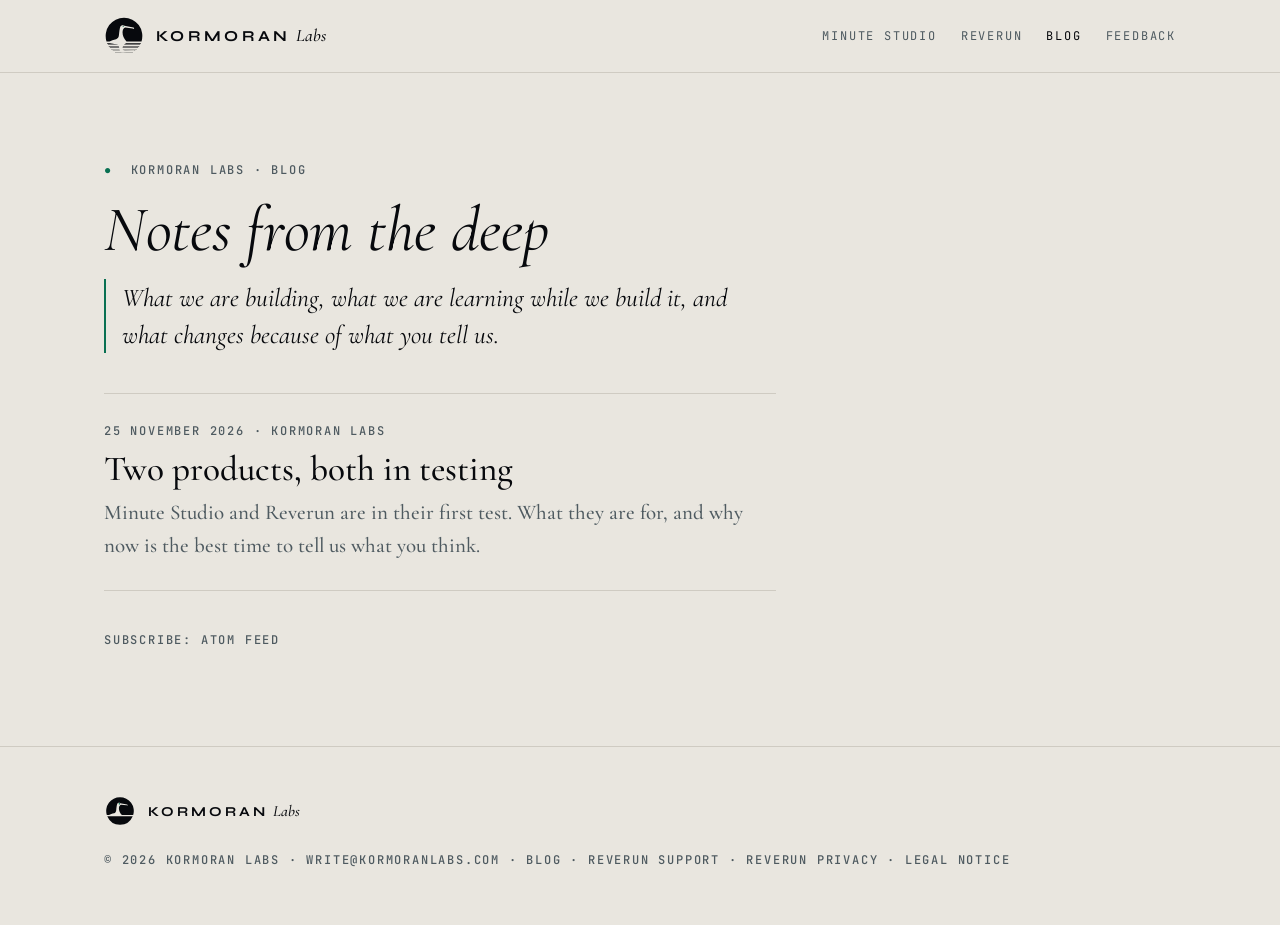
==== blog/index.html @ 8387cabb "Add a blog: index, first post and Atom feed The blog lives under /blog/: a list of posts, one folder" ====
<!doctype html>
<html lang="en">
<head>
<meta charset="utf-8">
<meta name="viewport" content="width=device-width, initial-scale=1">
<title>Blog</title>
<meta name="description" content="Notes from Kormoran Labs: what we build, what we learn while building it, and what changes because of your feedback.">
<meta name="theme-color" content="#07090D" media="(prefers-color-scheme: dark)">
<meta name="theme-color" content="#E9E6DF" media="(prefers-color-scheme: light)">
<link rel="canonical" href="https://www.kormoranlabs.com/blog/">
<link rel="alternate" type="application/atom+xml" title="Kormoran Labs blog" href="/blog/feed.xml">
<link rel="icon" href="/favicon.svg" type="image/svg+xml">
<link rel="icon" href="/favicon.ico" sizes="any">
<link rel="apple-touch-icon" href="/apple-touch-icon-180.png">
<meta property="og:type" content="website">
<meta property="og:title" content="Kormoran Labs: Blog">
<meta property="og:description" content="Notes from Kormoran Labs: what we build, what we learn while building it, and what changes because of your feedback.">
<meta property="og:url" content="https://www.kormoranlabs.com/blog/">
<meta property="og:image" content="https://www.kormoranlabs.com/assets/og.png">
<meta name="twitter:card" content="summary_large_image">
<link rel="preload" href="/assets/fonts/cormorant-garamond-italic.woff2" as="font" type="font/woff2" crossorigin>
<link rel="preload" href="/assets/fonts/cormorant-garamond.woff2" as="font" type="font/woff2" crossorigin>
<link rel="stylesheet" href="/assets/site.css">
</head>
<body>

<svg width="0" height="0" style="position:absolute" aria-hidden="true">
  <defs>
    <clipPath id="kl-water" clipPathUnits="userSpaceOnUse"><path clip-rule="evenodd" d="M0 127 H200 V200 H0 Z M 30 132.4 C 38 134.8 50 137.8 62 139 C 70 140.2 75 144.4 76 151.6 C 77 158.8 79 168.4 82 174.4 C 85 178.6 95 181 102 177.4 L 145 172.6 C 149 172 150 169.3 147 168.1 C 146 169.24 144 169.9 141 169.9 L 106 172.3 C 99 170.8 93 166 93 158.8 C 93 149.2 99 140.8 112 132.4 Z"/></clipPath>
    <symbol id="kl-mark" viewBox="4 4 192 192">
      <path style="fill:var(--moon)" d="M184.071 126 A88 88 0 1 0 15.929 126 L30 126 C 38 122 50 117 62 115 C 70 113 75 106 76 94 C 77 82 79 66 82 56 C 85 49 95 45 102 51 L 145 59 C 149 60 150 64.5 147 66.5 C 146 64.6 144 63.5 141 63.5 L 106 59.5 C 99 62 93 70 93 82 C 93 98 99 112 112 126 L184.071 126 Z"/>
      <path style="fill:var(--moon)" clip-path="url(#kl-water)" d="M18.544 133.3 L181.456 133.3 A88 88 0 0 1 179.982 136.7 L20.018 136.7 A88 88 0 0 1 18.544 133.3 Z M21.874 140.5 L178.126 140.5 A88 88 0 0 1 176.497 143.5 L23.503 143.5 A88 88 0 0 1 21.874 140.5 Z M26.049 147.7 L173.951 147.7 A88 88 0 0 1 172.207 150.3 L27.793 150.3 A88 88 0 0 1 26.049 147.7 Z M31.225 154.9 L168.775 154.9 A88 88 0 0 1 166.96 157.1 L33.04 157.1 A88 88 0 0 1 31.225 154.9 Z M37.6 162.05 L162.4 162.05 A88 88 0 0 1 160.452 163.95 L39.548 163.95 A88 88 0 0 1 37.6 162.05 Z M45.637 169.2 L154.363 169.2 A88 88 0 0 1 152.262 170.8 L47.738 170.8 A88 88 0 0 1 45.637 169.2 Z M56.243 176.35 L143.757 176.35 A88 88 0 0 1 141.406 177.65 L58.594 177.65 A88 88 0 0 1 56.243 176.35 Z M72.22 183.5 L127.78 183.5 A88 88 0 0 1 124.571 184.5 L75.429 184.5 A88 88 0 0 1 72.22 183.5 Z"/>
      <circle style="fill:var(--accent);fill-opacity:var(--eye-halo)" cx="96" cy="54.5" r="5.5"/>
      <circle style="fill:var(--accent)" cx="96" cy="54.5" r="2.8"/>
    </symbol>
    <!-- Under 40 px: the simplified mark, no scanlines. -->
    <symbol id="kl-mark-small" viewBox="-2 -2 204 204">
      <path style="fill:var(--moon)" d="M184.071 126 A88 88 0 1 0 15.929 126 L30 126 C 38 122 50 117 62 115 C 70 113 75 106 76 94 C 77 82 79 66 82 56 C 85 49 95 45 102 51 L 145 59 C 149 60 150 64.5 147 66.5 C 146 64.6 144 63.5 141 63.5 L 106 59.5 C 99 62 93 70 93 82 C 93 98 99 112 112 126 L184.071 126 Z"/>
      <path style="fill:var(--moon)" d="M18.834 134 A88 88 0 0 0 181.166 134 Z"/>
      <circle style="fill:var(--accent)" cx="96" cy="54.5" r="5"/>
    </symbol>
  </defs>
</svg>

<header class="top">
  <div class="wrap">
    <a class="brand" href="/" aria-label="Kormoran Labs, home">
      <svg class="mark" aria-hidden="true"><use href="#kl-mark"/></svg>
      <span class="wordmark"><span class="k">Kormoran</span><span class="l">Labs</span></span>
    </a>
    <nav aria-label="Main">
      <a href="/#minute-studio">Minute Studio</a>
      <a href="/#reverun">Reverun</a>
      <a href="/blog/" aria-current="page">Blog</a>
      <a href="/#feedback">Feedback</a>
    </nav>
  </div>
</header>

<main class="blog">
  <div class="wrap">
    <p class="label"><span class="eye">&#9679;</span>&nbsp; Kormoran Labs &middot; Blog</p>
    <h1>Notes from the deep</h1>
    <p class="summary">What we are building, what we are learning while we build it, and what changes because of what you tell us.</p>

    <ol class="posts" reversed>
      <!-- Newest first. A new post: copy a post's folder, then add its entry here and in feed.xml. -->
      <li>
        <article>
          <p class="label"><time datetime="2026-11-25">25 November 2026</time> &middot; Kormoran Labs</p>
          <h2><a href="/blog/both-products-in-testing/">Two products, both in testing</a></h2>
          <p>Minute Studio and Reverun are in their first test. What they are for, and why now is the best time to tell us what you think.</p>
        </article>
      </li>
    </ol>

    <p class="feed label"><a href="/blog/feed.xml">Subscribe: Atom feed</a></p>
  </div>
</main>

<footer>
  <div class="wrap">
    <a class="brand" href="/" aria-label="Kormoran Labs, home">
      <svg class="mark" aria-hidden="true"><use href="#kl-mark-small"/></svg>
      <span class="wordmark"><span class="k">Kormoran</span><span class="l">Labs</span></span>
    </a>
    <p class="label">&copy; 2026 Kormoran Labs &middot; <a href="mailto:write@kormoranlabs.com">write@kormoranlabs.com</a> &middot; <a href="/blog/">Blog</a> &middot; <a href="/reverun/support/">Reverun support</a> &middot; <a href="/reverun/privacy/">Reverun privacy</a> &middot; <a href="/legal/">Legal notice</a></p>
  </div>
</footer>
</body>
</html>
---- assets/site.css ----
/* Kormoran Labs: the shared stylesheet of every page. */
/* Fonts are served from this site (SIL Open Font License, Latin subset), never from Google. */
@font-face { font-family: "Cormorant Garamond"; font-style: normal; font-weight: 300 700; font-display: swap; src: url(fonts/cormorant-garamond.woff2) format("woff2"); }
@font-face { font-family: "Cormorant Garamond"; font-style: italic; font-weight: 300 700; font-display: swap; src: url(fonts/cormorant-garamond-italic.woff2) format("woff2"); }
@font-face { font-family: "JetBrains Mono"; font-style: normal; font-weight: 100 800; font-display: swap; src: url(fonts/jetbrains-mono.woff2) format("woff2"); }
@font-face { font-family: "Syne"; font-style: normal; font-weight: 400 800; font-display: swap; src: url(fonts/syne.woff2) format("woff2"); }

/* Kormoran Labs colours (logo pack v1). The eye is the only accent. */
:root {
  --abyss: #07090D;
  --deep-water: #0F171C;
  --tide: #2A3940;
  --mist: #8E9AA0;
  --slate: #4E5A60;
  --moonbone: #E9E6DF;
  --emerald: #3CF0B4;
  --emerald-deep: #097052;

  --ground: var(--abyss);
  --panel: var(--deep-water);
  --hairline: var(--tide);
  --text: var(--moonbone);
  --muted: var(--mist);
  --accent: var(--emerald);
  --moon: var(--moonbone);
  --eye-halo: 0.22;

  --sans: "Syne", system-ui, sans-serif;
  --serif: "Cormorant Garamond", Georgia, "Times New Roman", serif;
  --mono: "JetBrains Mono", ui-monospace, SFMono-Regular, Menlo, monospace;
  color-scheme: dark;
}
@media (prefers-color-scheme: light) {
  :root {
    --ground: var(--moonbone);
    --panel: #F3F1EC;
    --hairline: #CFCBC2;
    --text: var(--abyss);
    --muted: var(--slate);
    --accent: var(--emerald-deep);
    --moon: var(--abyss);
    --eye-halo: 0;
    color-scheme: light;
  }
}

*, *::before, *::after { box-sizing: border-box; }
html { -webkit-text-size-adjust: 100%; scroll-behavior: smooth; }
@media (prefers-reduced-motion: reduce) { html { scroll-behavior: auto; } }
body {
  margin: 0;
  background: var(--ground);
  color: var(--text);
  font-family: var(--serif);
  font-size: 1.3125rem;
  line-height: 1.55;
  text-rendering: optimizeLegibility;
  -webkit-font-smoothing: antialiased;
}
img, svg { display: block; max-width: 100%; }
a { color: inherit; }
:focus-visible { outline: 2px solid var(--accent); outline-offset: 4px; border-radius: 2px; }

.wrap { width: 100%; max-width: 70rem; margin: 0 auto; padding: 0 1.5rem; }
@media (max-width: 30rem) { .wrap { padding: 0 1rem; } }

/* Type roles */
.label {
  font-family: var(--mono);
  font-size: 0.75rem;
  font-weight: 500;
  letter-spacing: 0.15em;
  text-transform: uppercase;
  color: var(--muted);
  margin: 0;
}
.label .eye { color: var(--accent); }
.wordmark { display: inline-flex; align-items: baseline; gap: 0.35em; white-space: nowrap; text-decoration: none; }
.wordmark .k { font-family: var(--sans); font-weight: 700; letter-spacing: 0.22em; text-transform: uppercase; }
.wordmark .l { font-family: var(--serif); font-style: italic; font-weight: 500; font-size: 1.15em; }

/* The mark: one ink that follows the scheme, the eye in emerald. */
/* Set inline on the symbol's shapes (selectors don't reach inside <use>); custom properties inherit. */

/* Header */
.top { border-bottom: 1px solid var(--hairline); }
.top .wrap { display: flex; align-items: center; justify-content: space-between; gap: 1rem; min-height: 4.5rem; }
.brand { display: flex; align-items: center; gap: 0.75rem; text-decoration: none; }
.brand .mark { width: 2.5rem; height: 2.5rem; }
.brand .wordmark { font-size: 0.95rem; }
.top nav { display: flex; gap: 1.5rem; }
.top nav a {
  font-family: var(--mono); font-size: 0.75rem; letter-spacing: 0.15em; text-transform: uppercase;
  color: var(--muted); text-decoration: none; padding: 0.5rem 0;
}
.top nav a:hover { color: var(--text); }
.top nav a[aria-current="page"] { color: var(--text); }
@media (max-width: 40rem) {
  .brand .wordmark { display: none; }
  .top nav { gap: 1rem; }
  .top nav a { font-size: 0.7rem; letter-spacing: 0.1em; white-space: nowrap; }
}
/* The narrowest phones: four links in two tidy rows rather than a word broken in two. */
@media (max-width: 26rem) {
  .top nav { flex-wrap: wrap; justify-content: flex-end; column-gap: 1rem; row-gap: 0; }
  .top nav a { padding: 0.3rem 0; }
}

/* Hero */
.hero { padding: clamp(3.5rem, 10vw, 7.5rem) 0 clamp(3.5rem, 9vw, 6.5rem); }
.hero .wrap { display: grid; grid-template-columns: minmax(0, 1.4fr) minmax(0, 0.6fr); gap: clamp(2rem, 5vw, 4rem); align-items: center; }
.hero h1 {
  font-family: var(--serif); font-style: italic; font-weight: 400;
  font-size: clamp(2.9rem, 7.4vw, 5.75rem); line-height: 1.02; letter-spacing: -0.015em;
  margin: 1.25rem 0 1.25rem;
}
.hero h1 span { display: block; }
.hero .tagline {
  font-family: var(--serif); font-style: italic; font-weight: 400;
  font-size: clamp(1.45rem, 2.6vw, 1.9rem); line-height: 1.3; margin: 0 0 1.5rem;
  padding-left: 1rem; border-left: 2px solid var(--accent);
}
.hero .lede { color: var(--muted); font-weight: 500; max-width: 30rem; margin: 0; }
.hero .mark { width: 100%; max-width: 24rem; justify-self: end; }
@media (max-width: 48rem) {
  .hero .wrap { grid-template-columns: 1fr; }
  .hero .mark { order: -1; max-width: 13rem; justify-self: start; }
}

/* The water: thinning hairlines, the mark's reflection used as a divider. */
.water { display: grid; gap: 7px; padding: 0.25rem 0; }
.water span { display: block; height: 1px; background: var(--hairline); margin: 0 auto; }
.water span:nth-child(1) { width: 100%; }
.water span:nth-child(2) { width: 82%; }
.water span:nth-child(3) { width: 60%; }
.water span:nth-child(4) { width: 34%; }

/* Products */
.product { padding: clamp(4rem, 9vw, 6.5rem) 0; scroll-margin-top: 1rem; }
.product-head { display: grid; grid-template-columns: auto 1fr; gap: 1.5rem 2rem; align-items: center; margin-bottom: 2.5rem; }
.product-icon { width: 5.5rem; height: 5.5rem; border-radius: 1.35rem; border: 1px solid var(--hairline); }
.product h2 {
  font-family: var(--serif); font-weight: 500; font-size: clamp(2.4rem, 5vw, 3.5rem); line-height: 1.05;
  margin: 0.4rem 0 0;
}
.product .claim {
  font-family: var(--serif); font-style: italic; font-weight: 400;
  font-size: clamp(1.6rem, 3.2vw, 2.15rem); line-height: 1.25; margin: 0 0 1.25rem; max-width: 42rem; text-wrap: balance;
}
.product .body { color: var(--muted); font-weight: 500; font-size: 1.4rem; max-width: 34rem; margin: 0 0 2.75rem; }
.product .body p { margin: 0 0 1em; }
.product .body p:last-child { margin-bottom: 0; }
@media (max-width: 30rem) {
  .product-head { grid-template-columns: 1fr; }
  .product-icon { width: 4.5rem; height: 4.5rem; border-radius: 1.1rem; }
}

.points { list-style: none; margin: 0 0 2.75rem; padding: 0; display: grid; grid-template-columns: repeat(3, minmax(0, 1fr)); gap: 1px; background: var(--hairline); border: 1px solid var(--hairline); }
.points li { background: var(--panel); padding: 1.5rem 1.5rem 1.75rem; }
.points .label { margin-bottom: 0.75rem; }
.points h3 { font-family: var(--serif); font-weight: 600; font-size: 1.45rem; line-height: 1.2; margin: 0 0 0.5rem; }
.points p:not(.label) { margin: 0; color: var(--muted); font-weight: 500; font-size: 1.2rem; line-height: 1.45; }
@media (max-width: 52rem) { .points { grid-template-columns: 1fr; } }

.flow { display: flex; flex-wrap: wrap; align-items: center; gap: 0.5rem 0.9rem; margin: 0 0 2.75rem; padding: 0; list-style: none; }
.flow li { font-family: var(--mono); font-size: 0.8rem; letter-spacing: 0.14em; text-transform: uppercase; }
.flow li:not(:last-child)::after { content: "\2192"; margin-left: 0.9rem; color: var(--muted); }
.flow li:last-child { color: var(--accent); }

.cta-row { display: flex; flex-wrap: wrap; align-items: center; gap: 1rem 1.75rem; }
.button {
  display: inline-flex; align-items: center; gap: 0.6rem; min-height: 3rem; padding: 0.75rem 1.4rem;
  font-family: var(--mono); font-size: 0.8rem; font-weight: 500; letter-spacing: 0.14em; text-transform: uppercase;
  text-decoration: none; color: var(--ground); background: var(--text); border-radius: 999px;
  transition: background-color .15s ease, color .15s ease;
}
.button:hover { background: var(--accent); color: var(--abyss); }
@media (prefers-color-scheme: light) { .button:hover { color: var(--moonbone); } }
.button .arrow { transition: transform .15s ease; }
.button:hover .arrow { transform: translateX(3px); }
.button.email { text-transform: none; letter-spacing: 0.04em; font-size: 0.9rem; }
.contact h2 { margin: 0.4rem 0 1rem; }
.note { font-style: italic; color: var(--muted); margin: 0; font-size: 1.15rem; }

/* Product screens, in a simple phone outline; a swipeable strip on narrow screens. */
.screens { list-style: none; margin: 0 0 3rem; padding: 0; display: grid; grid-template-columns: repeat(4, minmax(0, 1fr)); gap: clamp(1rem, 2.4vw, 2rem); }
.screens figure { margin: 0; }
.phone { padding: 0.4rem; border: 1px solid var(--hairline); border-radius: 2rem; background: var(--panel); }
.phone img { width: 100%; height: auto; aspect-ratio: 393 / 852; border-radius: 1.6rem; }
.screens figcaption { margin-top: 0.9rem; text-align: center; }
@media (max-width: 52rem) {
  .screens {
    display: flex; overflow-x: auto; scroll-snap-type: x mandatory; overscroll-behavior-x: contain;
    margin-left: -1.5rem; margin-right: -1.5rem; padding: 0 1.5rem 0.5rem; scroll-padding: 0 1.5rem;
    scrollbar-width: none;
  }
  .screens::-webkit-scrollbar { display: none; }
  .screens li { flex: 0 0 min(62%, 15rem); scroll-snap-align: start; }
}
@media (max-width: 30rem) {
  .screens { margin-left: -1rem; margin-right: -1rem; padding: 0 1rem 0.5rem; scroll-padding: 0 1rem; }
}

.facts { display: flex; flex-wrap: wrap; gap: 0.6rem; list-style: none; padding: 0; margin: 0 0 2.75rem; }
.facts li {
  font-family: var(--mono); font-size: 0.72rem; letter-spacing: 0.12em; text-transform: uppercase;
  border: 1px solid var(--hairline); border-radius: 999px; padding: 0.45rem 0.85rem; color: var(--muted);
}

/* Footer */
footer { border-top: 1px solid var(--hairline); padding: 3rem 0 3.5rem; }
footer .wrap { display: flex; flex-wrap: wrap; justify-content: space-between; align-items: center; gap: 1.5rem; }
footer .brand .mark { width: 2rem; height: 2rem; }
footer .brand .wordmark { display: inline-flex; font-size: 0.85rem; }
footer .label a { text-decoration: none; }
footer .label a:hover { color: var(--text); }

/* A quiet text link in mono, beside a note. */
.text-link {
  font-family: var(--mono); font-size: 0.75rem; letter-spacing: 0.14em; text-transform: uppercase;
  color: var(--muted); text-decoration: underline; text-decoration-color: var(--hairline); text-underline-offset: 0.35em;
}
.text-link:hover { color: var(--text); text-decoration-color: var(--accent); }

/* Legal pages: one readable column. */
.legal { padding: clamp(3rem, 8vw, 5.5rem) 0 clamp(4rem, 9vw, 6rem); }
.legal .wrap > * { max-width: 42rem; }
.legal h1 {
  font-family: var(--serif); font-style: italic; font-weight: 400;
  font-size: clamp(2.4rem, 6vw, 4rem); line-height: 1.05; margin: 1rem 0 1rem; text-wrap: balance;
}
.legal .updated { margin-bottom: 2.5rem; }
.legal .summary {
  font-style: italic; font-size: clamp(1.35rem, 2.4vw, 1.6rem); line-height: 1.45;
  padding-left: 1rem; border-left: 2px solid var(--accent); margin: 0 0 1rem;
}
.legal h2 {
  font-family: var(--serif); font-weight: 600; font-size: 1.6rem; line-height: 1.2;
  margin: 2.75rem 0 0.75rem; padding-top: 2rem; border-top: 1px solid var(--hairline);
}
.legal p { margin: 0 0 1em; }
.legal ul { margin: 0 0 1em; padding-left: 1.2em; }
.legal li { margin: 0 0 0.5em; }
.legal li::marker { color: var(--accent); }
.legal strong { font-weight: 600; }
.legal a { text-decoration-color: var(--accent); text-underline-offset: 0.2em; }
.legal a:hover { color: var(--accent); }
.legal h3 { font-family: var(--serif); font-weight: 600; font-size: 1.3rem; line-height: 1.25; margin: 2rem 0 0.4rem; }
.legal h2 + h3 { margin-top: 1rem; }

/* No lonely last words in short text. */
.lede, .product .body p, .points p, .claim, .note { text-wrap: pretty; }

/* The testing notice in the hero: a quiet panel with the eye as the "live" dot. */
.hero .testing {
  margin: 2rem 0 0; max-width: 32rem; padding: 1rem 1.25rem;
  border: 1px solid var(--hairline); border-radius: 0.75rem; background: var(--panel);
  font-size: 1.15rem; font-weight: 500; line-height: 1.45; text-wrap: pretty;
}
.hero .testing .label { display: block; margin-bottom: 0.35rem; color: var(--accent); }
.hero .testing a { white-space: nowrap; text-decoration-color: var(--accent); text-underline-offset: 0.2em; }
.hero .testing a:hover { color: var(--accent); }
.label .eye { color: var(--accent); }
.feedback-hint { margin: -0.25rem 0 1.75rem; }

/* Blog: the index of posts and a post, one readable column like the legal pages. */
.blog { padding: clamp(3rem, 8vw, 5.5rem) 0 clamp(4rem, 9vw, 6rem); }
.blog .wrap > * { max-width: 42rem; }
.blog h1 {
  font-family: var(--serif); font-style: italic; font-weight: 400;
  font-size: clamp(2.4rem, 6vw, 4rem); line-height: 1.05; margin: 1rem 0 1rem; text-wrap: balance;
}
.blog .summary {
  font-style: italic; font-size: clamp(1.35rem, 2.4vw, 1.6rem); line-height: 1.45; text-wrap: pretty;
  padding-left: 1rem; border-left: 2px solid var(--accent); margin: 0 0 2.5rem;
}
.blog .label a { text-decoration: none; }
.blog .label a:hover { color: var(--text); }

.posts { list-style: none; margin: 0 0 2.5rem; padding: 0; border-top: 1px solid var(--hairline); }
.posts li { border-bottom: 1px solid var(--hairline); padding: 1.75rem 0; }
.posts h2 { font-family: var(--serif); font-weight: 500; font-size: clamp(1.7rem, 3.4vw, 2.2rem); line-height: 1.15; margin: 0.5rem 0 0.5rem; text-wrap: balance; }
.posts h2 a { text-decoration: none; }
.posts h2 a:hover { color: var(--accent); }
.posts p:not(.label) { margin: 0; color: var(--muted); font-weight: 500; text-wrap: pretty; }

.post h2 {
  font-family: var(--serif); font-weight: 600; font-size: 1.6rem; line-height: 1.2;
  margin: 2.5rem 0 0.75rem;
}
.post p { margin: 0 0 1em; text-wrap: pretty; }
.post p a:not(.button) { text-decoration-color: var(--accent); text-underline-offset: 0.2em; }
.post p a:not(.button):hover { color: var(--accent); }
.post .post-end { margin: 2.5rem 0 3rem; }
.post .post-back { padding-top: 2rem; border-top: 1px solid var(--hairline); }
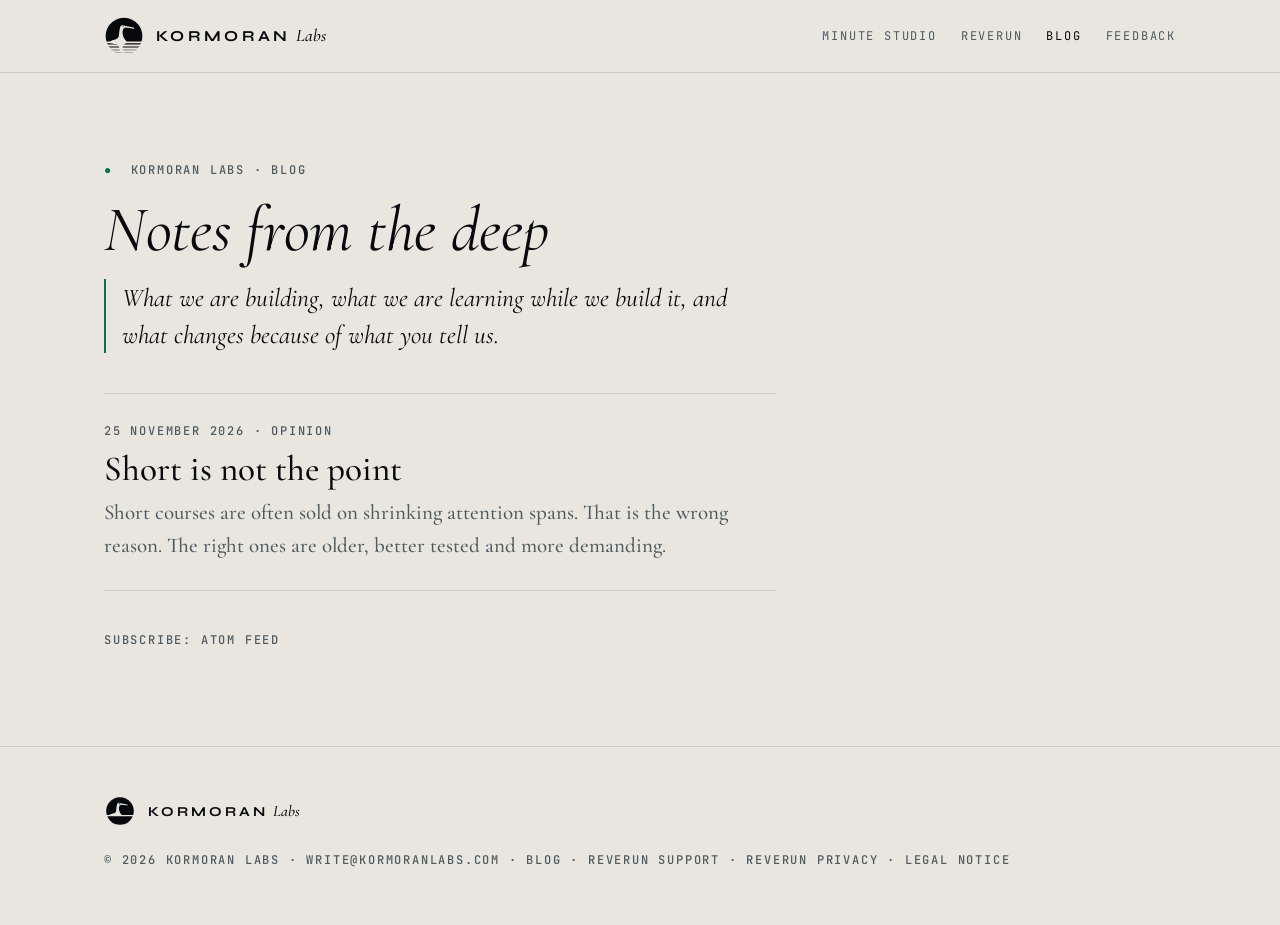
==== commit 62a36aa0: "Blog: replace the first post with an opinion piece on short courses "Short is not the point" argues " ====
--- a/blog/index.html
+++ b/blog/index.html
@@ -67,9 +67,9 @@
       <!-- Newest first. A new post: copy a post's folder, then add its entry here and in feed.xml. -->
       <li>
         <article>
-          <p class="label"><time datetime="2026-11-25">25 November 2026</time> &middot; Kormoran Labs</p>
-          <h2><a href="/blog/both-products-in-testing/">Two products, both in testing</a></h2>
-          <p>Minute Studio and Reverun are in their first test. What they are for, and why now is the best time to tell us what you think.</p>
+          <p class="label"><time datetime="2026-11-25">25 November 2026</time> &middot; Opinion</p>
+          <h2><a href="/blog/short-is-not-the-point/">Short is not the point</a></h2>
+          <p>Short courses are often sold on shrinking attention spans. That is the wrong reason. The right ones are older, better tested and more demanding.</p>
         </article>
       </li>
     </ol>
--- a/assets/site.css
+++ b/assets/site.css
@@ -94,7 +94,7 @@
   color: var(--muted); text-decoration: none; padding: 0.5rem 0;
 }
 .top nav a:hover { color: var(--text); }
-.top nav a[aria-current="page"] { color: var(--text); }
+.top nav a[aria-current] { color: var(--text); }
 @media (max-width: 40rem) {
   .brand .wordmark { display: none; }
   .top nav { gap: 1rem; }
@@ -293,3 +293,18 @@
 .post p a:not(.button):hover { color: var(--accent); }
 .post .post-end { margin: 2.5rem 0 3rem; }
 .post .post-back { padding-top: 2rem; border-top: 1px solid var(--hairline); }
+.post ul { margin: 0 0 1em; padding-left: 1.2em; }
+.post li { margin: 0 0 0.5em; }
+.post li::marker { color: var(--accent); }
+.post strong { font-weight: 600; }
+.post sup { font-family: var(--mono); font-size: 0.6em; line-height: 0; margin-left: 0.1em; }
+.post sup a { text-decoration: none; color: var(--accent); padding: 0 0.1em; }
+.post :target { scroll-margin-top: 1.5rem; }
+.sources { margin-top: 3rem; padding-top: 0.5rem; border-top: 1px solid var(--hairline); }
+.sources h2 { font-family: var(--mono); font-size: 0.75rem; font-weight: 500; letter-spacing: 0.15em; text-transform: uppercase; color: var(--muted); margin: 1.5rem 0 1rem; }
+.sources ol { margin: 0 0 2rem; padding-left: 1.6em; color: var(--muted); font-size: 1.05rem; line-height: 1.45; }
+.sources li { margin: 0 0 0.6em; padding-left: 0.2em; }
+.sources li::marker { font-family: var(--mono); font-size: 0.8em; color: var(--muted); }
+.sources a { text-decoration-color: var(--accent); text-underline-offset: 0.2em; }
+.sources a.back { text-decoration: none; color: var(--accent); margin-left: 0.25em; }
+.sources li:target { color: var(--text); }
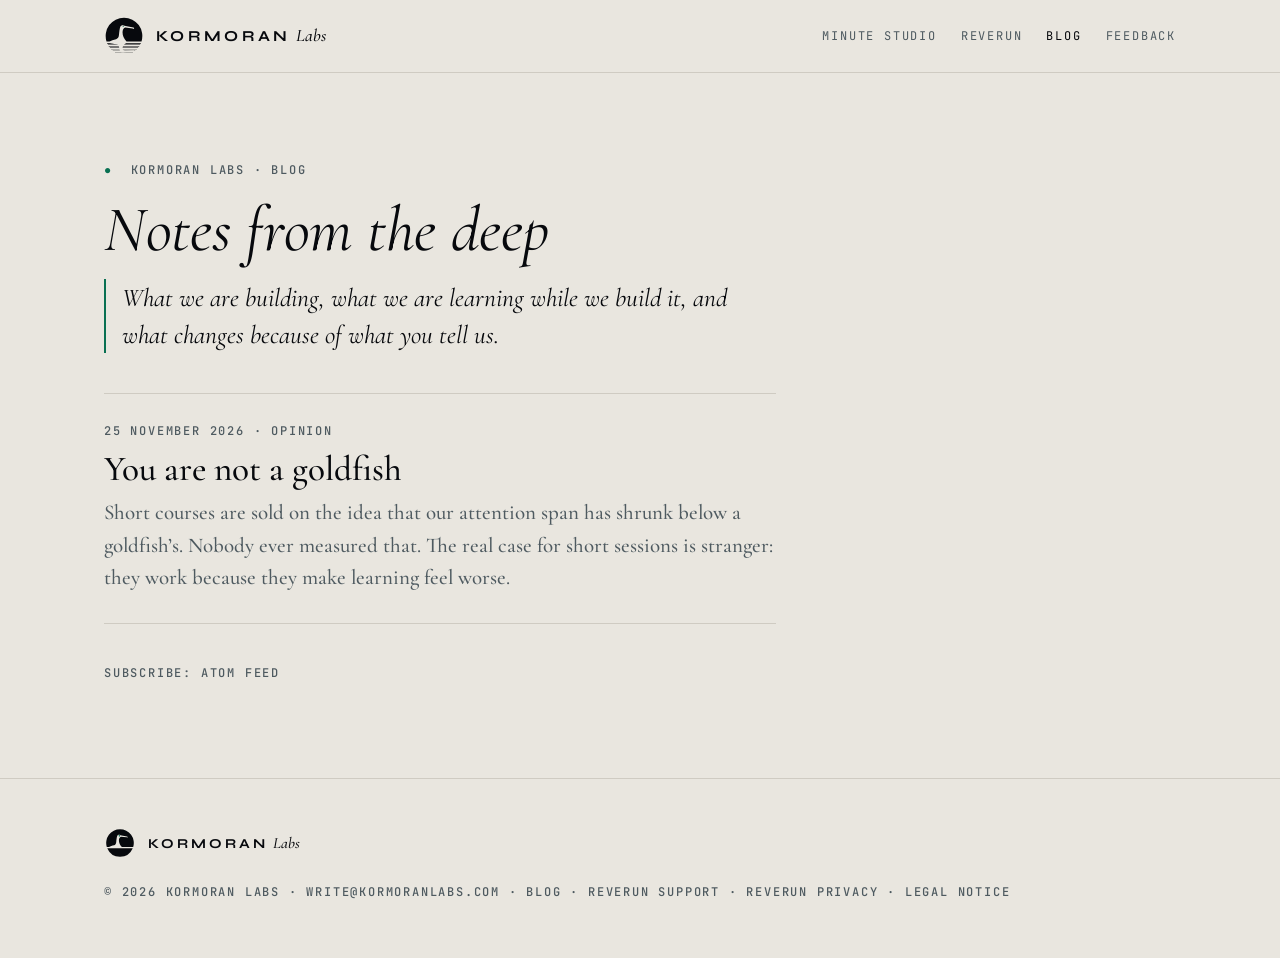
==== commit 2cd3c2b3: "Blog: rework the post around the goldfish myth "You are not a goldfish" opens on the eight-second at" ====
--- a/blog/index.html
+++ b/blog/index.html
@@ -68,8 +68,8 @@
       <li>
         <article>
           <p class="label"><time datetime="2026-11-25">25 November 2026</time> &middot; Opinion</p>
-          <h2><a href="/blog/short-is-not-the-point/">Short is not the point</a></h2>
-          <p>Short courses are often sold on shrinking attention spans. That is the wrong reason. The right ones are older, better tested and more demanding.</p>
+          <h2><a href="/blog/you-are-not-a-goldfish/">You are not a goldfish</a></h2>
+          <p>Short courses are sold on the idea that our attention span has shrunk below a goldfish&rsquo;s. Nobody ever measured that. The real case for short sessions is stranger: they work because they make learning feel worse.</p>
         </article>
       </li>
     </ol>
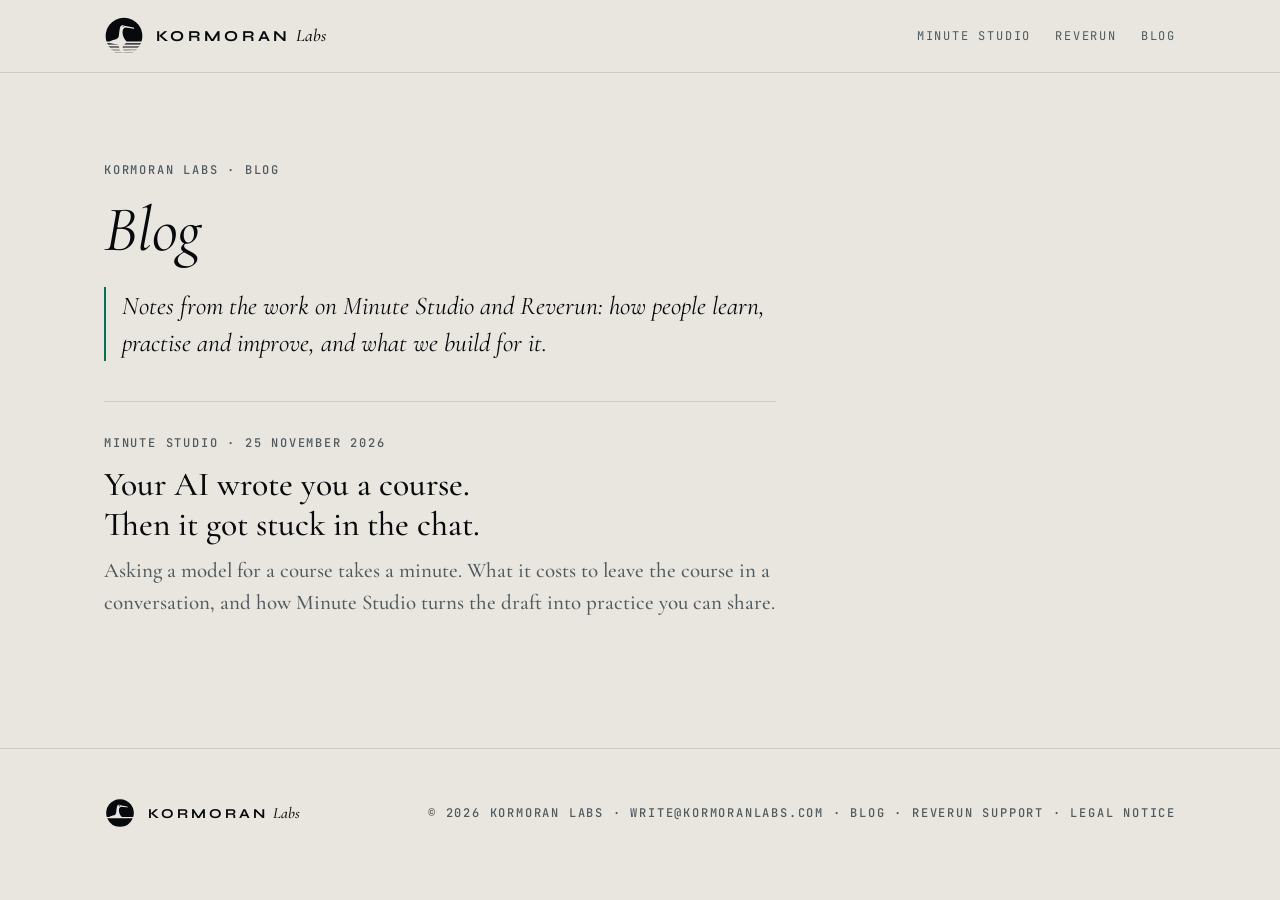
==== commit cebf78bf: "Add a blog, with a first post on AI-drafted courses "Your AI wrote you a course. Then it got stuck i" ====
--- a/blog/index.html
+++ b/blog/index.html
@@ -3,22 +3,20 @@
 <head>
 <meta charset="utf-8">
 <meta name="viewport" content="width=device-width, initial-scale=1">
-<title>Blog</title>
-<meta name="description" content="Notes from Kormoran Labs: what we build, what we learn while building it, and what changes because of your feedback.">
+<title>Kormoran Labs Blog</title>
+<meta name="description" content="Notes from Kormoran Labs on how people learn, practise and improve, and on building Minute Studio and Reverun.">
 <meta name="theme-color" content="#07090D" media="(prefers-color-scheme: dark)">
 <meta name="theme-color" content="#E9E6DF" media="(prefers-color-scheme: light)">
 <link rel="canonical" href="https://www.kormoranlabs.com/blog/">
-<link rel="alternate" type="application/atom+xml" title="Kormoran Labs blog" href="/blog/feed.xml">
 <link rel="icon" href="/favicon.svg" type="image/svg+xml">
 <link rel="icon" href="/favicon.ico" sizes="any">
 <link rel="apple-touch-icon" href="/apple-touch-icon-180.png">
 <meta property="og:type" content="website">
-<meta property="og:title" content="Kormoran Labs: Blog">
-<meta property="og:description" content="Notes from Kormoran Labs: what we build, what we learn while building it, and what changes because of your feedback.">
+<meta property="og:title" content="Kormoran Labs Blog">
+<meta property="og:description" content="Notes from Kormoran Labs on how people learn, practise and improve, and on building Minute Studio and Reverun.">
 <meta property="og:url" content="https://www.kormoranlabs.com/blog/">
 <meta property="og:image" content="https://www.kormoranlabs.com/assets/og.png">
 <meta name="twitter:card" content="summary_large_image">
-<link rel="preload" href="/assets/fonts/cormorant-garamond-italic.woff2" as="font" type="font/woff2" crossorigin>
 <link rel="preload" href="/assets/fonts/cormorant-garamond.woff2" as="font" type="font/woff2" crossorigin>
 <link rel="stylesheet" href="/assets/site.css">
 </head>
@@ -48,33 +46,26 @@
       <svg class="mark" aria-hidden="true"><use href="#kl-mark"/></svg>
       <span class="wordmark"><span class="k">Kormoran</span><span class="l">Labs</span></span>
     </a>
-    <nav aria-label="Main">
+    <nav aria-label="Site">
       <a href="/#minute-studio">Minute Studio</a>
       <a href="/#reverun">Reverun</a>
-      <a href="/blog/" aria-current="page">Blog</a>
-      <a href="/#feedback">Feedback</a>
+      <a href="/blog/">Blog</a>
     </nav>
   </div>
 </header>
 
-<main class="blog">
+<main class="post">
   <div class="wrap">
-    <p class="label"><span class="eye">&#9679;</span>&nbsp; Kormoran Labs &middot; Blog</p>
-    <h1>Notes from the deep</h1>
-    <p class="summary">What we are building, what we are learning while we build it, and what changes because of what you tell us.</p>
-
-    <ol class="posts" reversed>
-      <!-- Newest first. A new post: copy a post's folder, then add its entry here and in feed.xml. -->
+    <p class="label">Kormoran Labs &middot; Blog</p>
+    <h1>Blog</h1>
+    <p class="summary">Notes from the work on Minute Studio and Reverun: how people learn, practise and improve, and what we build for it.</p>
+    <ul class="posts">
       <li>
-        <article>
-          <p class="label"><time datetime="2026-11-25">25 November 2026</time> &middot; Opinion</p>
-          <h2><a href="/blog/you-are-not-a-goldfish/">You are not a goldfish</a></h2>
-          <p>Short courses are sold on the idea that our attention span has shrunk below a goldfish&rsquo;s. Nobody ever measured that. The real case for short sessions is stranger: they work because they make learning feel worse.</p>
-        </article>
+        <p class="label">Minute Studio &middot; <time datetime="2026-11-25">25 November 2026</time></p>
+        <h2><a href="/blog/ai-courses-out-of-the-chat/">Your AI wrote you a course. Then it got stuck in the chat.</a></h2>
+        <p>Asking a model for a course takes a minute. What it costs to leave the course in a conversation, and how Minute Studio turns the draft into practice you can share.</p>
       </li>
-    </ol>
-
-    <p class="feed label"><a href="/blog/feed.xml">Subscribe: Atom feed</a></p>
+    </ul>
   </div>
 </main>
 
@@ -84,7 +75,7 @@
       <svg class="mark" aria-hidden="true"><use href="#kl-mark-small"/></svg>
       <span class="wordmark"><span class="k">Kormoran</span><span class="l">Labs</span></span>
     </a>
-    <p class="label">&copy; 2026 Kormoran Labs &middot; <a href="mailto:write@kormoranlabs.com">write@kormoranlabs.com</a> &middot; <a href="/blog/">Blog</a> &middot; <a href="/reverun/support/">Reverun support</a> &middot; <a href="/reverun/privacy/">Reverun privacy</a> &middot; <a href="/legal/">Legal notice</a></p>
+    <p class="label">&copy; 2026 Kormoran Labs &middot; <a href="mailto:write@kormoranlabs.com">write@kormoranlabs.com</a> &middot; <a href="/blog/">Blog</a> &middot; <a href="/reverun/support/">Reverun support</a> &middot; <a href="/legal/">Legal notice</a></p>
   </div>
 </footer>
 </body>
--- a/assets/site.css
+++ b/assets/site.css
@@ -94,16 +94,10 @@
   color: var(--muted); text-decoration: none; padding: 0.5rem 0;
 }
 .top nav a:hover { color: var(--text); }
-.top nav a[aria-current] { color: var(--text); }
 @media (max-width: 40rem) {
   .brand .wordmark { display: none; }
   .top nav { gap: 1rem; }
-  .top nav a { font-size: 0.7rem; letter-spacing: 0.1em; white-space: nowrap; }
-}
-/* The narrowest phones: four links in two tidy rows rather than a word broken in two. */
-@media (max-width: 26rem) {
-  .top nav { flex-wrap: wrap; justify-content: flex-end; column-gap: 1rem; row-gap: 0; }
-  .top nav a { padding: 0.3rem 0; }
+  .top nav a { font-size: 0.7rem; letter-spacing: 0.1em; }
 }
 
 /* Hero */
@@ -263,48 +257,63 @@
 .label .eye { color: var(--accent); }
 .feedback-hint { margin: -0.25rem 0 1.75rem; }
 
-/* Blog: the index of posts and a post, one readable column like the legal pages. */
-.blog { padding: clamp(3rem, 8vw, 5.5rem) 0 clamp(4rem, 9vw, 6rem); }
-.blog .wrap > * { max-width: 42rem; }
-.blog h1 {
-  font-family: var(--serif); font-style: italic; font-weight: 400;
-  font-size: clamp(2.4rem, 6vw, 4rem); line-height: 1.05; margin: 1rem 0 1rem; text-wrap: balance;
-}
-.blog .summary {
+/* Blog: one readable column, like the legal pages, with room for steps, circles and a screen. */
+.post { padding: clamp(3rem, 8vw, 5.5rem) 0 clamp(4rem, 9vw, 6rem); }
+.post .wrap > * { max-width: 42rem; }
+.post .label a { text-decoration: none; }
+.post .label a:hover { color: var(--text); }
+.post h1 {
+  font-family: var(--serif); font-style: italic; font-weight: 400;
+  font-size: clamp(2.4rem, 6vw, 4rem); line-height: 1.05; margin: 1rem 0 1.5rem; text-wrap: balance;
+}
+.post .summary {
   font-style: italic; font-size: clamp(1.35rem, 2.4vw, 1.6rem); line-height: 1.45; text-wrap: pretty;
-  padding-left: 1rem; border-left: 2px solid var(--accent); margin: 0 0 2.5rem;
-}
-.blog .label a { text-decoration: none; }
-.blog .label a:hover { color: var(--text); }
-
-.posts { list-style: none; margin: 0 0 2.5rem; padding: 0; border-top: 1px solid var(--hairline); }
-.posts li { border-bottom: 1px solid var(--hairline); padding: 1.75rem 0; }
-.posts h2 { font-family: var(--serif); font-weight: 500; font-size: clamp(1.7rem, 3.4vw, 2.2rem); line-height: 1.15; margin: 0.5rem 0 0.5rem; text-wrap: balance; }
-.posts h2 a { text-decoration: none; }
-.posts h2 a:hover { color: var(--accent); }
-.posts p:not(.label) { margin: 0; color: var(--muted); font-weight: 500; text-wrap: pretty; }
-
+  padding-left: 1rem; border-left: 2px solid var(--accent); margin: 0 0 1rem;
+}
 .post h2 {
-  font-family: var(--serif); font-weight: 600; font-size: 1.6rem; line-height: 1.2;
-  margin: 2.5rem 0 0.75rem;
-}
+  font-family: var(--serif); font-weight: 600; font-size: 1.75rem; line-height: 1.2; text-wrap: balance;
+  margin: 3rem 0 0.9rem; padding-top: 2rem; border-top: 1px solid var(--hairline);
+}
+.post h3 { font-family: var(--serif); font-weight: 600; font-size: 1.35rem; line-height: 1.25; margin: 2rem 0 0.4rem; }
+.post h2 + h3 { margin-top: 1rem; }
 .post p { margin: 0 0 1em; text-wrap: pretty; }
-.post p a:not(.button) { text-decoration-color: var(--accent); text-underline-offset: 0.2em; }
-.post p a:not(.button):hover { color: var(--accent); }
-.post .post-end { margin: 2.5rem 0 3rem; }
-.post .post-back { padding-top: 2rem; border-top: 1px solid var(--hairline); }
-.post ul { margin: 0 0 1em; padding-left: 1.2em; }
-.post li { margin: 0 0 0.5em; }
+.post strong { font-weight: 600; }
+.post a { text-decoration-color: var(--accent); text-underline-offset: 0.2em; }
+.post a:hover { color: var(--accent); }
+.post ul { margin: 0 0 1.25em; padding-left: 1.2em; }
+.post li { margin: 0 0 0.6em; }
 .post li::marker { color: var(--accent); }
-.post strong { font-weight: 600; }
-.post sup { font-family: var(--mono); font-size: 0.6em; line-height: 0; margin-left: 0.1em; }
-.post sup a { text-decoration: none; color: var(--accent); padding: 0 0.1em; }
-.post :target { scroll-margin-top: 1.5rem; }
-.sources { margin-top: 3rem; padding-top: 0.5rem; border-top: 1px solid var(--hairline); }
-.sources h2 { font-family: var(--mono); font-size: 0.75rem; font-weight: 500; letter-spacing: 0.15em; text-transform: uppercase; color: var(--muted); margin: 1.5rem 0 1rem; }
-.sources ol { margin: 0 0 2rem; padding-left: 1.6em; color: var(--muted); font-size: 1.05rem; line-height: 1.45; }
-.sources li { margin: 0 0 0.6em; padding-left: 0.2em; }
-.sources li::marker { font-family: var(--mono); font-size: 0.8em; color: var(--muted); }
-.sources a { text-decoration-color: var(--accent); text-underline-offset: 0.2em; }
-.sources a.back { text-decoration: none; color: var(--accent); margin-left: 0.25em; }
-.sources li:target { color: var(--text); }
+
+.post .steps { list-style: none; counter-reset: step; margin: 1.5rem 0 2rem; padding: 0; }
+.post .steps li { counter-increment: step; position: relative; padding-left: 3rem; margin: 0 0 1.1em; }
+.post .steps li::before {
+  content: counter(step, decimal-leading-zero); position: absolute; left: 0; top: 0.3em;
+  font-family: var(--mono); font-size: 0.8rem; letter-spacing: 0.1em; color: var(--accent);
+}
+
+.post .shot { margin: 2rem 0 2.25rem; }
+.post .shot img {
+  width: 100%; max-width: 30rem; height: auto; border-radius: 1rem;
+  border: 1px solid var(--hairline); background: var(--panel);
+}
+.post .shot figcaption { margin-top: 0.9rem; max-width: 30rem; }
+
+.post .circles {
+  list-style: none; margin: 1.5rem 0 2rem; padding: 0; display: grid; gap: 1px;
+  background: var(--hairline); border: 1px solid var(--hairline);
+}
+.post .circles li { background: var(--panel); padding: 1.25rem 1.5rem 1.4rem; margin: 0; }
+.post .circles .label { margin-bottom: 0.5rem; color: var(--accent); }
+.post .circles p:not(.label) { margin: 0; font-size: 1.2rem; line-height: 1.45; }
+.post .cta-row { margin-top: 2rem; }
+.post .button:hover { color: var(--abyss); }
+@media (prefers-color-scheme: light) { .post .button:hover { color: var(--moonbone); } }
+.post .button { text-decoration: none; }
+
+/* The list of posts. */
+.post .posts { list-style: none; margin: 2.5rem 0 0; padding: 0; }
+.post .posts li { margin: 0; padding: 2rem 0; border-top: 1px solid var(--hairline); }
+.post .posts h2 { border: 0; padding: 0; margin: 0.5rem 0 0.6rem; font-size: clamp(1.6rem, 3.2vw, 2.1rem); font-weight: 500; }
+.post .posts h2 a { text-decoration: none; }
+.post .posts h2 a:hover { color: var(--accent); }
+.post .posts p:not(.label) { color: var(--muted); font-weight: 500; margin: 0; }
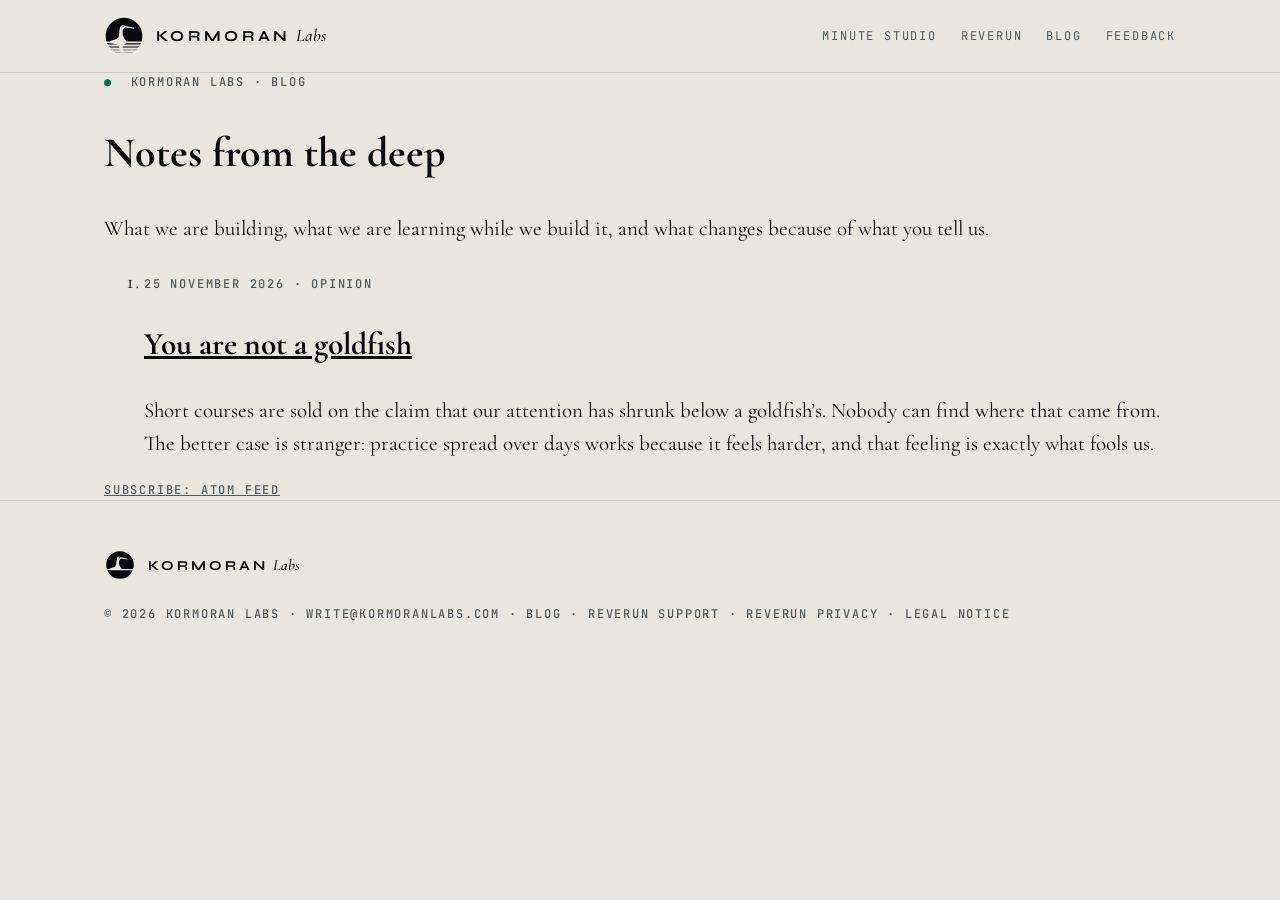
==== commit 07e54dbb: "Blog: apply the fact-check and the edit to "You are not a goldfish" Facts: the year-later finding is" ====
--- a/blog/index.html
+++ b/blog/index.html
@@ -3,20 +3,22 @@
 <head>
 <meta charset="utf-8">
 <meta name="viewport" content="width=device-width, initial-scale=1">
-<title>Kormoran Labs Blog</title>
-<meta name="description" content="Notes from Kormoran Labs on how people learn, practise and improve, and on building Minute Studio and Reverun.">
+<title>Blog</title>
+<meta name="description" content="Notes from Kormoran Labs: what we build, what we learn while building it, and what changes because of your feedback.">
 <meta name="theme-color" content="#07090D" media="(prefers-color-scheme: dark)">
 <meta name="theme-color" content="#E9E6DF" media="(prefers-color-scheme: light)">
 <link rel="canonical" href="https://www.kormoranlabs.com/blog/">
+<link rel="alternate" type="application/atom+xml" title="Kormoran Labs blog" href="/blog/feed.xml">
 <link rel="icon" href="/favicon.svg" type="image/svg+xml">
 <link rel="icon" href="/favicon.ico" sizes="any">
 <link rel="apple-touch-icon" href="/apple-touch-icon-180.png">
 <meta property="og:type" content="website">
-<meta property="og:title" content="Kormoran Labs Blog">
-<meta property="og:description" content="Notes from Kormoran Labs on how people learn, practise and improve, and on building Minute Studio and Reverun.">
+<meta property="og:title" content="Kormoran Labs: Blog">
+<meta property="og:description" content="Notes from Kormoran Labs: what we build, what we learn while building it, and what changes because of your feedback.">
 <meta property="og:url" content="https://www.kormoranlabs.com/blog/">
 <meta property="og:image" content="https://www.kormoranlabs.com/assets/og.png">
 <meta name="twitter:card" content="summary_large_image">
+<link rel="preload" href="/assets/fonts/cormorant-garamond-italic.woff2" as="font" type="font/woff2" crossorigin>
 <link rel="preload" href="/assets/fonts/cormorant-garamond.woff2" as="font" type="font/woff2" crossorigin>
 <link rel="stylesheet" href="/assets/site.css">
 </head>
@@ -46,26 +48,33 @@
       <svg class="mark" aria-hidden="true"><use href="#kl-mark"/></svg>
       <span class="wordmark"><span class="k">Kormoran</span><span class="l">Labs</span></span>
     </a>
-    <nav aria-label="Site">
+    <nav aria-label="Main">
       <a href="/#minute-studio">Minute Studio</a>
       <a href="/#reverun">Reverun</a>
-      <a href="/blog/">Blog</a>
+      <a href="/blog/" aria-current="page">Blog</a>
+      <a href="/#feedback">Feedback</a>
     </nav>
   </div>
 </header>
 
-<main class="post">
+<main class="blog">
   <div class="wrap">
-    <p class="label">Kormoran Labs &middot; Blog</p>
-    <h1>Blog</h1>
-    <p class="summary">Notes from the work on Minute Studio and Reverun: how people learn, practise and improve, and what we build for it.</p>
-    <ul class="posts">
+    <p class="label"><span class="eye">&#9679;</span>&nbsp; Kormoran Labs &middot; Blog</p>
+    <h1>Notes from the deep</h1>
+    <p class="summary">What we are building, what we are learning while we build it, and what changes because of what you tell us.</p>
+
+    <ol class="posts" reversed>
+      <!-- Newest first. A new post: copy a post's folder, then add its entry here and in feed.xml. -->
       <li>
-        <p class="label">Minute Studio &middot; <time datetime="2026-11-25">25 November 2026</time></p>
-        <h2><a href="/blog/ai-courses-out-of-the-chat/">Your AI wrote you a course. Then it got stuck in the chat.</a></h2>
-        <p>Asking a model for a course takes a minute. What it costs to leave the course in a conversation, and how Minute Studio turns the draft into practice you can share.</p>
+        <article>
+          <p class="label"><time datetime="2026-11-25">25 November 2026</time> &middot; Opinion</p>
+          <h2><a href="/blog/you-are-not-a-goldfish/">You are not a goldfish</a></h2>
+          <p>Short courses are sold on the claim that our attention has shrunk below a goldfish&rsquo;s. Nobody can find where that came from. The better case is stranger: practice spread over days works because it feels harder, and that feeling is exactly what fools us.</p>
+        </article>
       </li>
-    </ul>
+    </ol>
+
+    <p class="feed label"><a href="/blog/feed.xml">Subscribe: Atom feed</a></p>
   </div>
 </main>
 
@@ -75,7 +84,7 @@
       <svg class="mark" aria-hidden="true"><use href="#kl-mark-small"/></svg>
       <span class="wordmark"><span class="k">Kormoran</span><span class="l">Labs</span></span>
     </a>
-    <p class="label">&copy; 2026 Kormoran Labs &middot; <a href="mailto:write@kormoranlabs.com">write@kormoranlabs.com</a> &middot; <a href="/blog/">Blog</a> &middot; <a href="/reverun/support/">Reverun support</a> &middot; <a href="/legal/">Legal notice</a></p>
+    <p class="label">&copy; 2026 Kormoran Labs &middot; <a href="mailto:write@kormoranlabs.com">write@kormoranlabs.com</a> &middot; <a href="/blog/">Blog</a> &middot; <a href="/reverun/support/">Reverun support</a> &middot; <a href="/reverun/privacy/">Reverun privacy</a> &middot; <a href="/legal/">Legal notice</a></p>
   </div>
 </footer>
 </body>
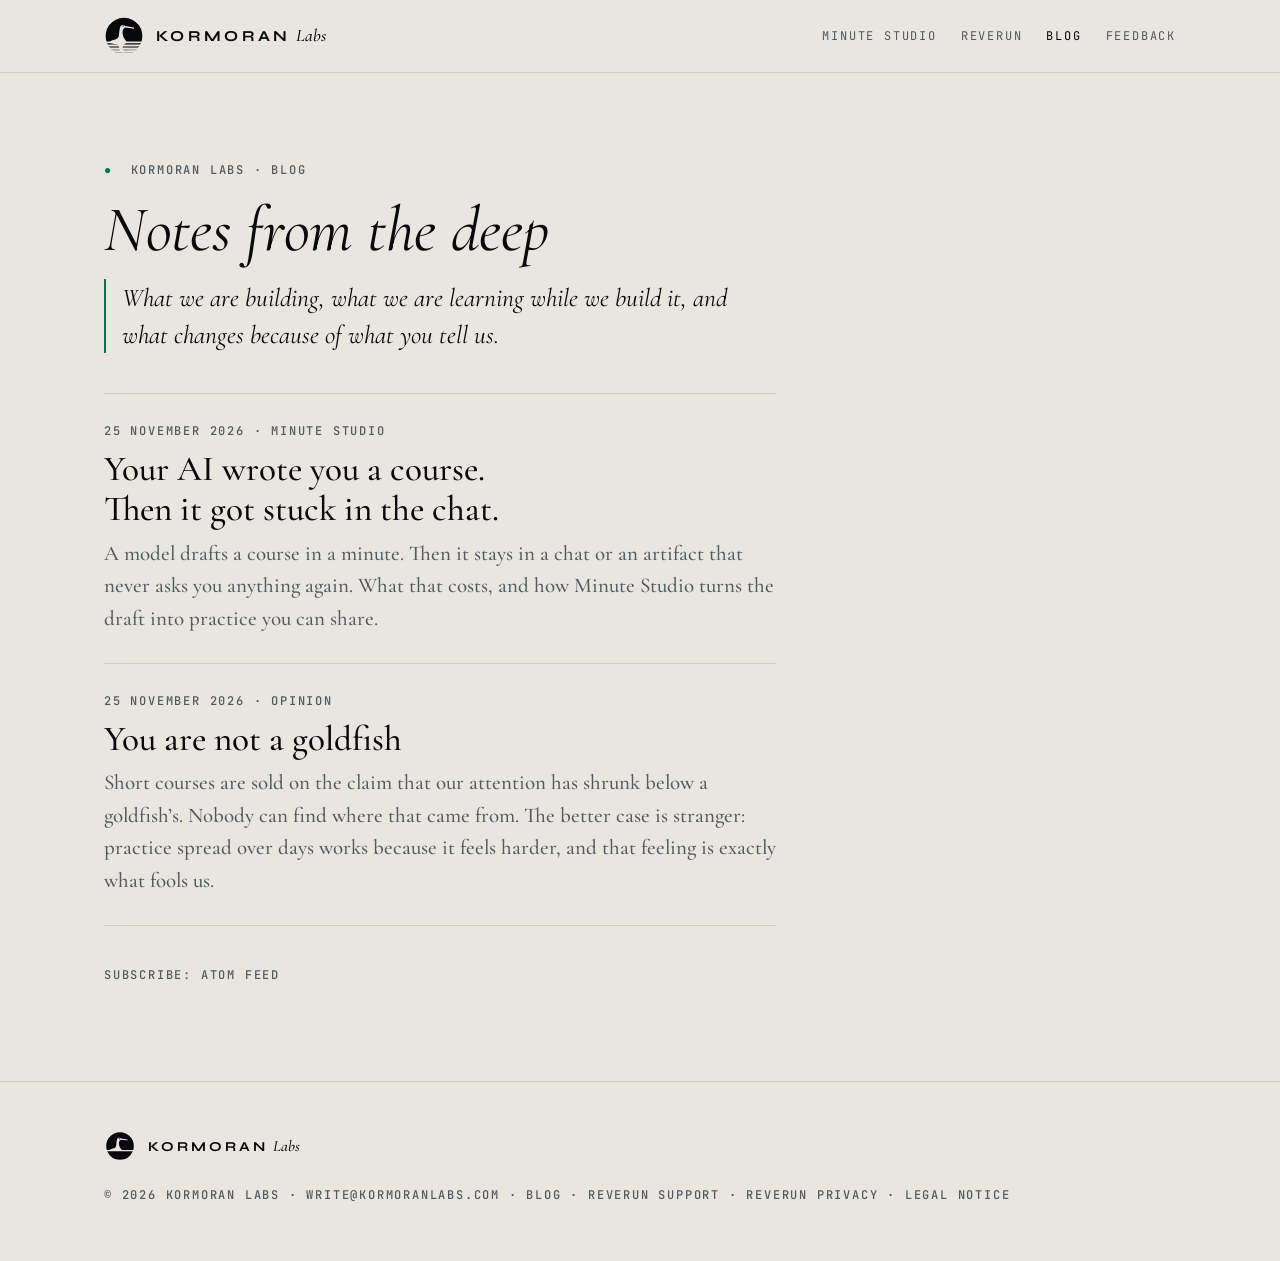
==== commit c957effd: "Blog: "Your AI wrote you a course. Then it got stuck in the chat." What a course left in a chat or a" ====
--- a/blog/index.html
+++ b/blog/index.html
@@ -67,6 +67,13 @@
       <!-- Newest first. A new post: copy a post's folder, then add its entry here and in feed.xml. -->
       <li>
         <article>
+          <p class="label"><time datetime="2026-11-25">25 November 2026</time> &middot; Minute Studio</p>
+          <h2><a href="/blog/ai-courses-out-of-the-chat/">Your AI wrote you a course. Then it got stuck in the chat.</a></h2>
+          <p>A model drafts a course in a minute. Then it stays in a chat or an artifact that never asks you anything again. What that costs, and how Minute Studio turns the draft into practice you can share.</p>
+        </article>
+      </li>
+      <li>
+        <article>
           <p class="label"><time datetime="2026-11-25">25 November 2026</time> &middot; Opinion</p>
           <h2><a href="/blog/you-are-not-a-goldfish/">You are not a goldfish</a></h2>
           <p>Short courses are sold on the claim that our attention has shrunk below a goldfish&rsquo;s. Nobody can find where that came from. The better case is stranger: practice spread over days works because it feels harder, and that feeling is exactly what fools us.</p>
--- a/assets/site.css
+++ b/assets/site.css
@@ -94,10 +94,16 @@
   color: var(--muted); text-decoration: none; padding: 0.5rem 0;
 }
 .top nav a:hover { color: var(--text); }
+.top nav a[aria-current] { color: var(--text); }
 @media (max-width: 40rem) {
   .brand .wordmark { display: none; }
   .top nav { gap: 1rem; }
-  .top nav a { font-size: 0.7rem; letter-spacing: 0.1em; }
+  .top nav a { font-size: 0.7rem; letter-spacing: 0.1em; white-space: nowrap; }
+}
+/* The narrowest phones: four links in two tidy rows rather than a word broken in two. */
+@media (max-width: 26rem) {
+  .top nav { flex-wrap: wrap; justify-content: flex-end; column-gap: 1rem; row-gap: 0; }
+  .top nav a { padding: 0.3rem 0; }
 }
 
 /* Hero */
@@ -257,63 +263,65 @@
 .label .eye { color: var(--accent); }
 .feedback-hint { margin: -0.25rem 0 1.75rem; }
 
-/* Blog: one readable column, like the legal pages, with room for steps, circles and a screen. */
-.post { padding: clamp(3rem, 8vw, 5.5rem) 0 clamp(4rem, 9vw, 6rem); }
-.post .wrap > * { max-width: 42rem; }
-.post .label a { text-decoration: none; }
-.post .label a:hover { color: var(--text); }
-.post h1 {
-  font-family: var(--serif); font-style: italic; font-weight: 400;
-  font-size: clamp(2.4rem, 6vw, 4rem); line-height: 1.05; margin: 1rem 0 1.5rem; text-wrap: balance;
-}
-.post .summary {
+/* Blog: the index of posts and a post, one readable column like the legal pages. */
+.blog { padding: clamp(3rem, 8vw, 5.5rem) 0 clamp(4rem, 9vw, 6rem); }
+.blog .wrap > * { max-width: 42rem; }
+.blog h1 {
+  font-family: var(--serif); font-style: italic; font-weight: 400;
+  font-size: clamp(2.4rem, 6vw, 4rem); line-height: 1.05; margin: 1rem 0 1rem; text-wrap: balance;
+}
+.blog .summary {
   font-style: italic; font-size: clamp(1.35rem, 2.4vw, 1.6rem); line-height: 1.45; text-wrap: pretty;
-  padding-left: 1rem; border-left: 2px solid var(--accent); margin: 0 0 1rem;
-}
+  padding-left: 1rem; border-left: 2px solid var(--accent); margin: 0 0 2.5rem;
+}
+.blog .label a { text-decoration: none; }
+.blog .label a:hover { color: var(--text); }
+
+.posts { list-style: none; margin: 0 0 2.5rem; padding: 0; border-top: 1px solid var(--hairline); }
+.posts li { border-bottom: 1px solid var(--hairline); padding: 1.75rem 0; }
+.posts h2 { font-family: var(--serif); font-weight: 500; font-size: clamp(1.7rem, 3.4vw, 2.2rem); line-height: 1.15; margin: 0.5rem 0 0.5rem; text-wrap: balance; }
+.posts h2 a { text-decoration: none; }
+.posts h2 a:hover { color: var(--accent); }
+.posts p:not(.label) { margin: 0; color: var(--muted); font-weight: 500; text-wrap: pretty; }
+
 .post h2 {
-  font-family: var(--serif); font-weight: 600; font-size: 1.75rem; line-height: 1.2; text-wrap: balance;
-  margin: 3rem 0 0.9rem; padding-top: 2rem; border-top: 1px solid var(--hairline);
-}
-.post h3 { font-family: var(--serif); font-weight: 600; font-size: 1.35rem; line-height: 1.25; margin: 2rem 0 0.4rem; }
+  font-family: var(--serif); font-weight: 600; font-size: 1.6rem; line-height: 1.2;
+  margin: 2.5rem 0 0.75rem;
+}
+.post p { margin: 0 0 1em; text-wrap: pretty; }
+.post p a:not(.button) { text-decoration-color: var(--accent); text-underline-offset: 0.2em; }
+.post p a:not(.button):hover { color: var(--accent); }
+.post .post-end { margin: 2.5rem 0 3rem; }
+.post .post-back { padding-top: 2rem; border-top: 1px solid var(--hairline); }
+.post ul { margin: 0 0 1em; padding-left: 1.2em; }
+.post li { margin: 0 0 0.5em; }
+.post li::marker { color: var(--accent); }
+.post strong { font-weight: 600; }
+.post sup { font-family: var(--mono); font-size: 0.6em; line-height: 0; margin-left: 0.1em; }
+.post sup a { text-decoration: none; color: var(--accent); padding: 0 0.1em; }
+.post :target { scroll-margin-top: 1.5rem; }
+.sources { margin-top: 3rem; padding-top: 0.5rem; border-top: 1px solid var(--hairline); }
+.sources h2 { font-family: var(--mono); font-size: 0.75rem; font-weight: 500; letter-spacing: 0.15em; text-transform: uppercase; color: var(--muted); margin: 1.5rem 0 1rem; }
+.sources ol { margin: 0 0 2rem; padding-left: 1.6em; color: var(--muted); font-size: 1.05rem; line-height: 1.45; }
+.sources li { margin: 0 0 0.6em; padding-left: 0.2em; }
+.sources li::marker { font-family: var(--mono); font-size: 0.8em; color: var(--muted); }
+.sources a { text-decoration-color: var(--accent); text-underline-offset: 0.2em; }
+.sources a.back { text-decoration: none; color: var(--accent); margin-left: 0.25em; }
+.sources li:target { color: var(--text); }
+
+/* Parts a post may use: subheadings, numbered steps, a product screen, a row of panels. */
+.post h3 { font-family: var(--serif); font-weight: 600; font-size: 1.3rem; line-height: 1.25; margin: 2rem 0 0.4rem; }
 .post h2 + h3 { margin-top: 1rem; }
-.post p { margin: 0 0 1em; text-wrap: pretty; }
-.post strong { font-weight: 600; }
-.post a { text-decoration-color: var(--accent); text-underline-offset: 0.2em; }
-.post a:hover { color: var(--accent); }
-.post ul { margin: 0 0 1.25em; padding-left: 1.2em; }
-.post li { margin: 0 0 0.6em; }
-.post li::marker { color: var(--accent); }
-
 .post .steps { list-style: none; counter-reset: step; margin: 1.5rem 0 2rem; padding: 0; }
 .post .steps li { counter-increment: step; position: relative; padding-left: 3rem; margin: 0 0 1.1em; }
 .post .steps li::before {
   content: counter(step, decimal-leading-zero); position: absolute; left: 0; top: 0.3em;
   font-family: var(--mono); font-size: 0.8rem; letter-spacing: 0.1em; color: var(--accent);
 }
-
 .post .shot { margin: 2rem 0 2.25rem; }
-.post .shot img {
-  width: 100%; max-width: 30rem; height: auto; border-radius: 1rem;
-  border: 1px solid var(--hairline); background: var(--panel);
-}
+.post .shot img { width: 100%; max-width: 30rem; height: auto; border-radius: 1rem; border: 1px solid var(--hairline); background: var(--panel); }
 .post .shot figcaption { margin-top: 0.9rem; max-width: 30rem; }
-
-.post .circles {
-  list-style: none; margin: 1.5rem 0 2rem; padding: 0; display: grid; gap: 1px;
-  background: var(--hairline); border: 1px solid var(--hairline);
-}
+.post .circles { list-style: none; margin: 1.5rem 0 2rem; padding: 0; display: grid; gap: 1px; background: var(--hairline); border: 1px solid var(--hairline); }
 .post .circles li { background: var(--panel); padding: 1.25rem 1.5rem 1.4rem; margin: 0; }
 .post .circles .label { margin-bottom: 0.5rem; color: var(--accent); }
 .post .circles p:not(.label) { margin: 0; font-size: 1.2rem; line-height: 1.45; }
-.post .cta-row { margin-top: 2rem; }
-.post .button:hover { color: var(--abyss); }
-@media (prefers-color-scheme: light) { .post .button:hover { color: var(--moonbone); } }
-.post .button { text-decoration: none; }
-
-/* The list of posts. */
-.post .posts { list-style: none; margin: 2.5rem 0 0; padding: 0; }
-.post .posts li { margin: 0; padding: 2rem 0; border-top: 1px solid var(--hairline); }
-.post .posts h2 { border: 0; padding: 0; margin: 0.5rem 0 0.6rem; font-size: clamp(1.6rem, 3.2vw, 2.1rem); font-weight: 500; }
-.post .posts h2 a { text-decoration: none; }
-.post .posts h2 a:hover { color: var(--accent); }
-.post .posts p:not(.label) { color: var(--muted); font-weight: 500; margin: 0; }
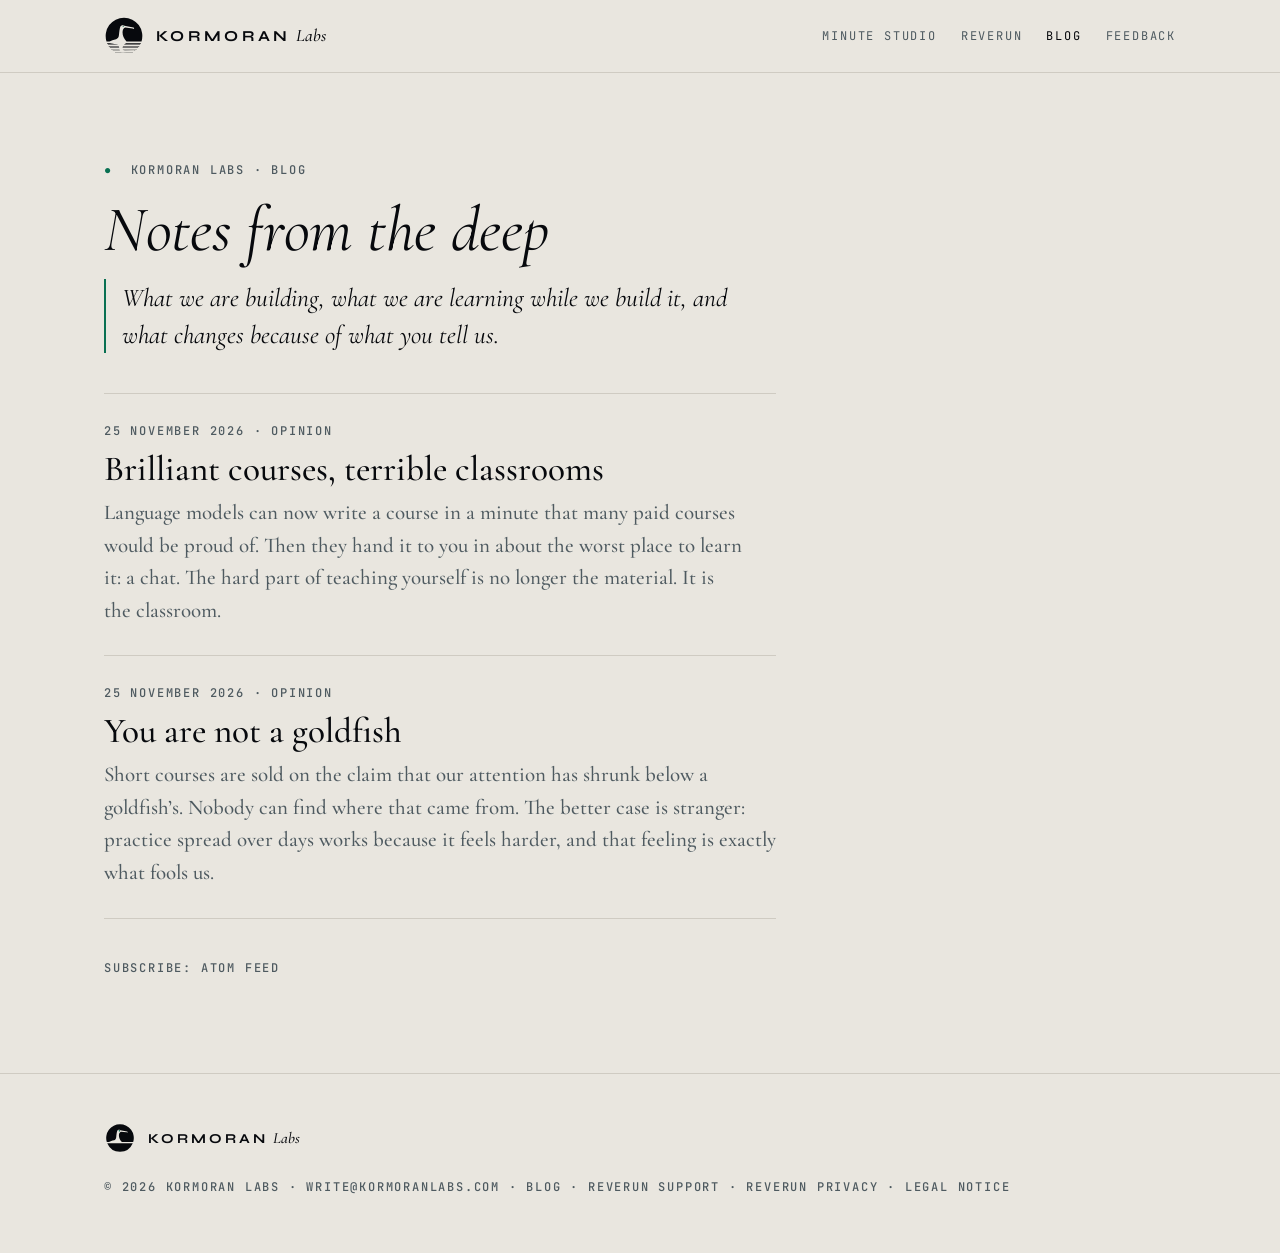
==== commit ab342668: "Blog: rewrite the post as an opinion piece, "Brilliant courses, terrible classrooms" Models now writ" ====
--- a/blog/index.html
+++ b/blog/index.html
@@ -67,9 +67,9 @@
       <!-- Newest first. A new post: copy a post's folder, then add its entry here and in feed.xml. -->
       <li>
         <article>
-          <p class="label"><time datetime="2026-11-25">25 November 2026</time> &middot; Minute Studio</p>
-          <h2><a href="/blog/ai-courses-out-of-the-chat/">Your AI wrote you a course. Then it got stuck in the chat.</a></h2>
-          <p>A model drafts a course in a minute. Then it stays in a chat or an artifact that never asks you anything again. What that costs, and how Minute Studio turns the draft into practice you can share.</p>
+          <p class="label"><time datetime="2026-11-25">25 November 2026</time> &middot; Opinion</p>
+          <h2><a href="/blog/brilliant-courses-terrible-classrooms/">Brilliant courses, terrible classrooms</a></h2>
+          <p>Language models can now write a course in a minute that many paid courses would be proud of. Then they hand it to you in about the worst place to learn it: a chat. The hard part of teaching yourself is no longer the material. It is the classroom.</p>
         </article>
       </li>
       <li>
--- a/assets/site.css
+++ b/assets/site.css
@@ -309,19 +309,12 @@
 .sources a.back { text-decoration: none; color: var(--accent); margin-left: 0.25em; }
 .sources li:target { color: var(--text); }
 
-/* Parts a post may use: subheadings, numbered steps, a product screen, a row of panels. */
-.post h3 { font-family: var(--serif); font-weight: 600; font-size: 1.3rem; line-height: 1.25; margin: 2rem 0 0.4rem; }
-.post h2 + h3 { margin-top: 1rem; }
-.post .steps { list-style: none; counter-reset: step; margin: 1.5rem 0 2rem; padding: 0; }
-.post .steps li { counter-increment: step; position: relative; padding-left: 3rem; margin: 0 0 1.1em; }
-.post .steps li::before {
-  content: counter(step, decimal-leading-zero); position: absolute; left: 0; top: 0.3em;
-  font-family: var(--mono); font-size: 0.8rem; letter-spacing: 0.1em; color: var(--accent);
-}
-.post .shot { margin: 2rem 0 2.25rem; }
-.post .shot img { width: 100%; max-width: 30rem; height: auto; border-radius: 1rem; border: 1px solid var(--hairline); background: var(--panel); }
-.post .shot figcaption { margin-top: 0.9rem; max-width: 30rem; }
-.post .circles { list-style: none; margin: 1.5rem 0 2rem; padding: 0; display: grid; gap: 1px; background: var(--hairline); border: 1px solid var(--hairline); }
-.post .circles li { background: var(--panel); padding: 1.25rem 1.5rem 1.4rem; margin: 0; }
-.post .circles .label { margin-bottom: 0.5rem; color: var(--accent); }
-.post .circles p:not(.label) { margin: 0; font-size: 1.2rem; line-height: 1.45; }
+/* Code in a post: a short sample, in the label face, on the panel. */
+.post code { font-family: var(--mono); font-size: 0.8em; }
+.post pre {
+  margin: 1.5rem 0 1.75rem; padding: 1.1rem 1.25rem; overflow-x: auto;
+  background: var(--panel); border: 1px solid var(--hairline); border-radius: 0.75rem;
+  font-size: 0.82rem; line-height: 1.6;
+}
+/* Long lines wrap on screen; in the file each field is one line. */
+.post pre code { font-size: 1em; white-space: pre-wrap; overflow-wrap: anywhere; }
